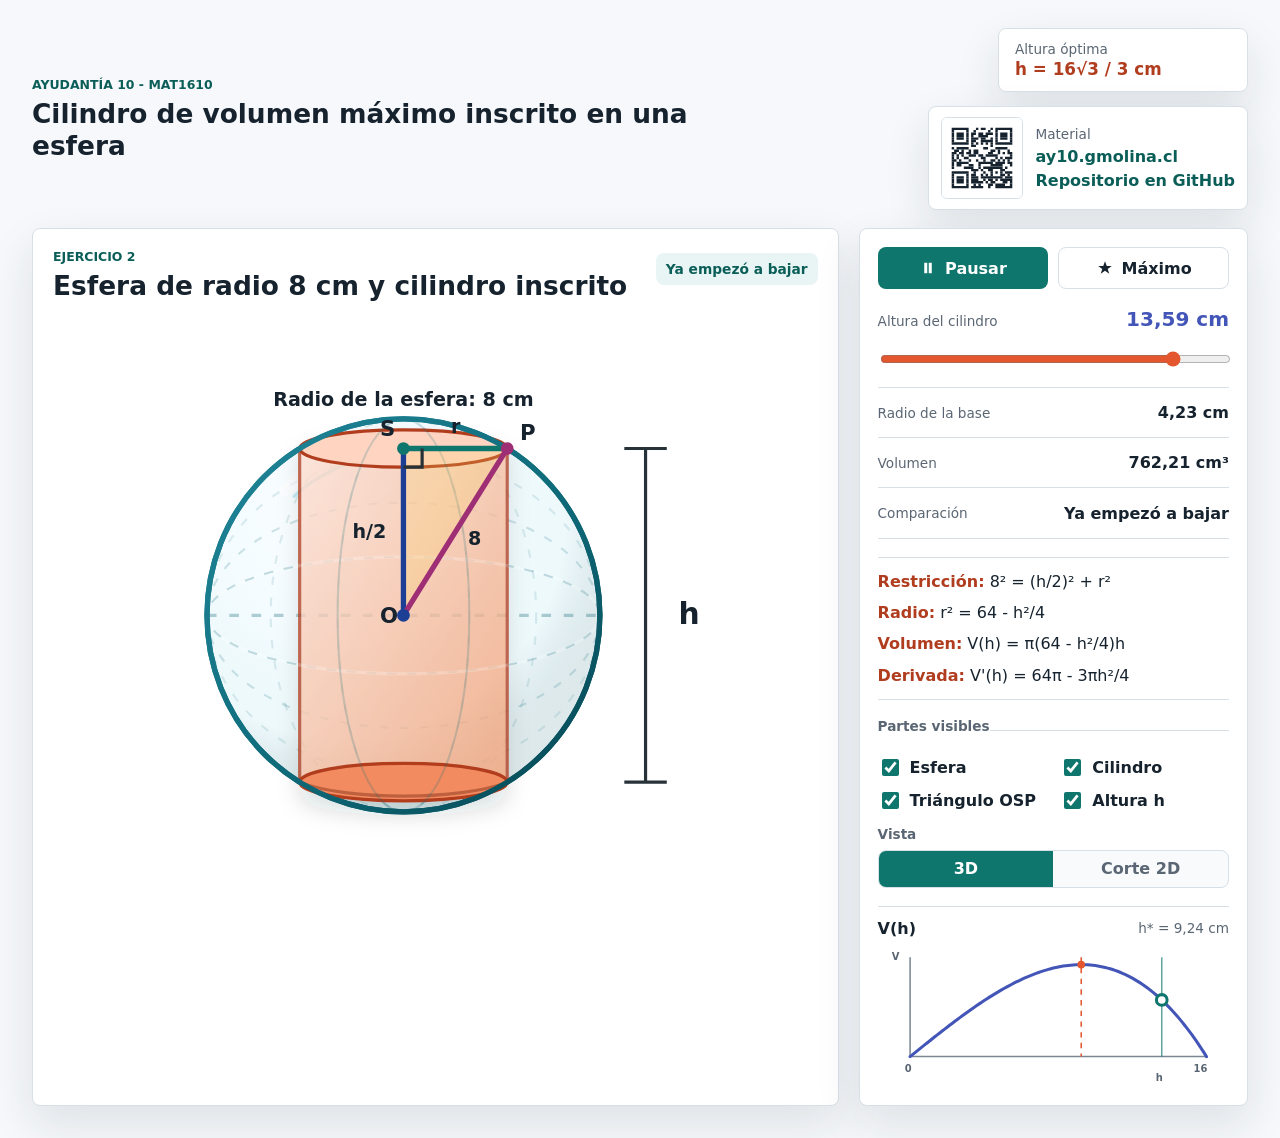
==== index.html @ 4f2749a5 "Add static exercise 2 visualization" ====
<!doctype html>
<html lang="es">
  <head>
    <meta charset="utf-8">
    <meta name="viewport" content="width=device-width, initial-scale=1">
    <title>Ejercicio 2 | Cilindro inscrito en esfera</title>
    <link rel="stylesheet" href="styles.css">
  </head>
  <body>
    <header class="topbar">
      <div>
        <p class="eyebrow">Ayudant&iacute;a 10 - MAT1610</p>
        <h1>Cilindro de volumen m&aacute;ximo inscrito en una esfera</h1>
      </div>
      <div class="topbar-actions">
        <div class="answer-pill">
          <span>Altura &oacute;ptima</span>
          <strong>h = 16&radic;3 / 3 cm</strong>
        </div>
      </div>
    </header>

    <main class="layout">
      <section class="surface stage" aria-labelledby="diagram-title">
        <div class="section-head">
          <div>
            <p class="eyebrow">Ejercicio 2</p>
            <h2 id="diagram-title">Esfera de radio 8 cm y cilindro inscrito</h2>
          </div>
          <p id="motion-state" class="state-label">Explorando alturas</p>
        </div>

        <svg id="diagram" viewBox="0 0 720 560" role="img" aria-label="Diagrama animado de un cilindro inscrito en una esfera de radio 8 centimetros">
          <defs>
            <radialGradient id="sphereFill" cx="35%" cy="25%" r="72%">
              <stop offset="0" stop-color="#ffffff" stop-opacity="0.92"></stop>
              <stop offset="0.42" stop-color="#e9f8ff" stop-opacity="0.46"></stop>
              <stop offset="0.78" stop-color="#bde8f2" stop-opacity="0.26"></stop>
              <stop offset="1" stop-color="#0f6070" stop-opacity="0.14"></stop>
            </radialGradient>
            <linearGradient id="sphereRim" x1="0" x2="1" y1="0" y2="1">
              <stop offset="0" stop-color="#21889b"></stop>
              <stop offset="0.52" stop-color="#0f6c7b"></stop>
              <stop offset="1" stop-color="#064653"></stop>
            </linearGradient>
            <clipPath id="sphereClip">
              <circle cx="330" cy="280" r="185"></circle>
            </clipPath>
            <linearGradient id="cylinderFill" x1="0" x2="1" y1="0" y2="1">
              <stop offset="0" stop-color="#ffe1d4"></stop>
              <stop offset="1" stop-color="#f5a377"></stop>
            </linearGradient>
            <filter id="softShadow" x="-20%" y="-20%" width="140%" height="140%">
              <feDropShadow dx="0" dy="12" stdDeviation="10" flood-color="#123" flood-opacity="0.14"></feDropShadow>
            </filter>
          </defs>

          <g class="part-sphere">
            <circle id="sphere" cx="330" cy="280" r="185" fill="url(#sphereFill)" stroke="url(#sphereRim)" stroke-width="5"></circle>
            <g class="sphere-3d-detail" clip-path="url(#sphereClip)">
              <ellipse cx="330" cy="280" rx="185" ry="55" fill="none" stroke="#0f6c7b" stroke-width="2" stroke-dasharray="9 10" opacity="0.3"></ellipse>
              <ellipse cx="330" cy="280" rx="185" ry="106" fill="none" stroke="#0f6c7b" stroke-width="2" stroke-dasharray="8 11" opacity="0.18"></ellipse>
              <ellipse cx="330" cy="280" rx="185" ry="150" fill="none" stroke="#0f6c7b" stroke-width="2" stroke-dasharray="8 12" opacity="0.12"></ellipse>
              <ellipse cx="330" cy="280" rx="62" ry="185" fill="none" stroke="#0f6c7b" stroke-width="2" stroke-dasharray="8 12" opacity="0.18"></ellipse>
              <ellipse cx="330" cy="280" rx="125" ry="185" fill="none" stroke="#0f6c7b" stroke-width="2" stroke-dasharray="8 12" opacity="0.12"></ellipse>
              <path d="M219 162 C260 116 353 98 423 126" fill="none" stroke="#ffffff" stroke-width="11" stroke-linecap="round" opacity="0.58"></path>
              <path d="M227 168 C268 128 351 111 414 137" fill="none" stroke="#87d7e5" stroke-width="3" stroke-linecap="round" opacity="0.48"></path>
            </g>
            <line id="equator" class="sphere-3d-detail" x1="145" y1="280" x2="515" y2="280" stroke="#176b7a" stroke-width="3" stroke-dasharray="9 12" opacity="0.32"></line>
            <text x="330" y="83" class="svg-title">Radio de la esfera: 8 cm</text>
          </g>

          <g class="part-cylinder" filter="url(#softShadow)">
            <rect id="cylinder-wall" x="235" y="180" width="190" height="200" rx="4" fill="url(#cylinderFill)" opacity="0.76" stroke="#b13d1f" stroke-width="3"></rect>
            <ellipse id="cylinder-top" cx="330" cy="180" rx="95" ry="24" fill="#ffd5c2" stroke="#b13d1f" stroke-width="3"></ellipse>
            <ellipse id="cylinder-bottom" cx="330" cy="380" rx="95" ry="24" fill="#f28c61" stroke="#b13d1f" stroke-width="3"></ellipse>
            <path id="cylinder-front" d="" fill="none" stroke="#7e2b16" stroke-width="3" opacity="0.45"></path>
          </g>

          <g class="part-sphere-front" pointer-events="none">
            <g class="sphere-3d-detail" clip-path="url(#sphereClip)">
              <path d="M145 280 A185 185 0 0 1 515 280" fill="none" stroke="#0f6c7b" stroke-width="3" opacity="0.36"></path>
              <path d="M165 196 A185 185 0 0 1 495 196" fill="none" stroke="#ffffff" stroke-width="4" stroke-linecap="round" opacity="0.38"></path>
              <ellipse cx="330" cy="280" rx="185" ry="55" fill="none" stroke="#ffffff" stroke-width="3" opacity="0.22"></ellipse>
              <ellipse cx="330" cy="280" rx="62" ry="185" fill="none" stroke="#0f6c7b" stroke-width="2" opacity="0.2"></ellipse>
            </g>
            <circle cx="330" cy="280" r="185" fill="none" stroke="url(#sphereRim)" stroke-width="5"></circle>
          </g>

          <g class="part-triangle">
            <polygon id="right-triangle-fill" points="" fill="#f8d25c" opacity="0.22"></polygon>
            <line id="line-os" x1="330" y1="280" x2="330" y2="180" stroke="#1c3f95" stroke-width="5" stroke-linecap="round"></line>
            <line id="line-sp" x1="330" y1="180" x2="425" y2="180" stroke="#0f766e" stroke-width="5" stroke-linecap="round"></line>
            <line id="line-op" x1="330" y1="280" x2="425" y2="180" stroke="#9f2f74" stroke-width="5" stroke-linecap="round"></line>
            <path id="right-angle" d="" fill="none" stroke="#263238" stroke-width="3"></path>
            <circle id="point-o" cx="330" cy="280" r="6" fill="#1c3f95"></circle>
            <circle id="point-s" cx="330" cy="180" r="6" fill="#0f766e"></circle>
            <circle id="point-p" cx="425" cy="180" r="6" fill="#9f2f74"></circle>
            <text id="label-o" class="point-label" x="309" y="286">O</text>
            <text id="label-s" class="point-label" x="309" y="170">S</text>
            <text id="label-p" class="point-label" x="437" y="174">P</text>
            <text id="label-h2" class="measure-label" x="286" y="232">h/2</text>
            <text id="label-r" class="measure-label" x="370" y="165">r</text>
            <text id="label-radius" class="measure-label radius-label" x="378" y="245">8</text>
          </g>

          <g class="part-height">
            <line id="height-guide" x1="558" y1="180" x2="558" y2="380" stroke="#263238" stroke-width="3"></line>
            <line id="height-top-tick" x1="538" y1="180" x2="578" y2="180" stroke="#263238" stroke-width="3"></line>
            <line id="height-bottom-tick" x1="538" y1="380" x2="578" y2="380" stroke="#263238" stroke-width="3"></line>
            <text id="label-height" x="590" y="286" class="height-label">h</text>
          </g>
        </svg>
      </section>

      <aside class="surface controls" aria-label="Controles de la animacion">
        <div class="control-row">
          <button id="play-toggle" class="primary-button" type="button" aria-pressed="true">
            <svg class="icon play-icon" viewBox="0 0 24 24" aria-hidden="true">
              <path d="M8 5v14l11-7z"></path>
            </svg>
            <svg class="icon pause-icon" viewBox="0 0 24 24" aria-hidden="true">
              <path d="M7 5h4v14H7zM13 5h4v14h-4z"></path>
            </svg>
            <span id="play-label">Pausar</span>
          </button>
          <button id="max-button" class="ghost-button" type="button">
            <svg class="icon" viewBox="0 0 24 24" aria-hidden="true">
              <path d="M12 3l2.3 6.3H21l-5.4 3.9 2.1 6.5L12 15.6 6.3 19.7l2.1-6.5L3 9.3h6.7z"></path>
            </svg>
            M&aacute;ximo
          </button>
        </div>

        <label class="slider-block" for="height-slider">
          <span>Altura del cilindro</span>
          <strong id="height-value">9.24 cm</strong>
        </label>
        <input id="height-slider" type="range" min="0.2" max="15.95" step="0.01" value="9.24" aria-label="Altura del cilindro">

        <div class="metric-list" aria-live="polite">
          <div>
            <span>Radio de la base</span>
            <strong id="radius-value">6.53 cm</strong>
          </div>
          <div>
            <span>Volumen</span>
            <strong id="volume-value">1238.23 cm&sup3;</strong>
          </div>
          <div>
            <span>Comparaci&oacute;n</span>
            <strong id="comparison-value">Volumen m&aacute;ximo</strong>
          </div>
        </div>

        <div class="formula-panel">
          <p><strong>Restricci&oacute;n:</strong> 8&sup2; = (h/2)&sup2; + r&sup2;</p>
          <p><strong>Radio:</strong> r&sup2; = 64 - h&sup2;/4</p>
          <p><strong>Volumen:</strong> V(h) = &pi;(64 - h&sup2;/4)h</p>
          <p><strong>Derivada:</strong> V'(h) = 64&pi; - 3&pi;h&sup2;/4</p>
        </div>

        <fieldset class="part-toggles">
          <legend>Partes visibles</legend>
          <label><input type="checkbox" data-part="sphere" checked> Esfera</label>
          <label><input type="checkbox" data-part="cylinder" checked> Cilindro</label>
          <label><input type="checkbox" data-part="triangle" checked> Tri&aacute;ngulo OSP</label>
          <label><input type="checkbox" data-part="height" checked> Altura h</label>
          <div class="view-mode" aria-label="Modo de visualizacion">
            <span>Vista</span>
            <div class="segmented-control">
              <button id="view-3d" class="segment-button active" type="button" aria-pressed="true">3D</button>
              <button id="view-2d" class="segment-button" type="button" aria-pressed="false">Corte 2D</button>
            </div>
          </div>
        </fieldset>

        <div class="chart-wrap" aria-labelledby="chart-title">
          <div class="section-head compact">
            <h2 id="chart-title">V(h)</h2>
            <span id="max-value">h* = 9.24 cm</span>
          </div>
          <svg id="volume-chart" viewBox="0 0 460 190" role="img" aria-label="Grafico del volumen del cilindro segun su altura">
            <line x1="42" y1="150" x2="430" y2="150" class="axis"></line>
            <line x1="42" y1="20" x2="42" y2="150" class="axis"></line>
            <path id="volume-path" d="" class="volume-path"></path>
            <line id="opt-line" x1="0" y1="20" x2="0" y2="150" class="opt-line"></line>
            <line id="current-line" x1="0" y1="20" x2="0" y2="150" class="current-line"></line>
            <circle id="opt-dot" cx="0" cy="0" r="5" class="opt-dot"></circle>
            <circle id="current-dot" cx="0" cy="0" r="7" class="current-dot"></circle>
            <text x="35" y="170" class="chart-label">0</text>
            <text x="413" y="170" class="chart-label">16</text>
            <text x="18" y="24" class="chart-label">V</text>
            <text id="chart-h-label" x="0" y="182" class="chart-label">h</text>
          </svg>
        </div>

        <div class="resource-panel" aria-label="Recursos">
          <a class="qr-link" href="https://ay10.gmolina.cl" target="_blank" rel="noopener" aria-label="Abrir ay10.gmolina.cl">
            <svg class="qr-code" viewBox="0 0 264 264" role="img" aria-label="QR a ay10.gmolina.cl">
              <rect width="264" height="264" fill="#fff"></rect>
              <g fill="#16232e">
                <path d="M32 32h56v8h-56zM112 32h8v8h-8zM128 32h16v8h-16zM160 32h8v8h-8zM176 32h56v8h-56z"></path>
                <path d="M32 40h8v8h-8zM80 40h8v8h-8zM104 40h8v8h-8zM152 40h8v8h-8zM176 40h8v8h-8zM224 40h8v8h-8z"></path>
                <path d="M32 48h8v8h-8zM48 48h24v8h-24zM80 48h8v8h-8zM96 48h16v8h-16zM120 48h16v8h-16zM144 48h24v8h-24zM176 48h8v8h-8zM192 48h24v8h-24zM224 48h8v8h-8z"></path>
                <path d="M32 56h8v8h-8zM48 56h24v8h-24zM80 56h8v8h-8zM96 56h8v8h-8zM120 56h32v8h-32zM176 56h8v8h-8zM192 56h24v8h-24zM224 56h8v8h-8z"></path>
                <path d="M32 64h8v8h-8zM48 64h24v8h-24zM80 64h8v8h-8zM96 64h24v8h-24zM128 64h16v8h-16zM160 64h8v8h-8zM176 64h8v8h-8zM192 64h24v8h-24zM224 64h8v8h-8z"></path>
                <path d="M32 72h8v8h-8zM80 72h8v8h-8zM96 72h16v8h-16zM128 72h40v8h-40zM176 72h8v8h-8zM224 72h8v8h-8z"></path>
                <path d="M32 80h56v8h-56zM96 80h8v8h-8zM112 80h8v8h-8zM128 80h8v8h-8zM144 80h8v8h-8zM160 80h8v8h-8zM176 80h56v8h-56z"></path>
                <path d="M96 88h16v8h-16zM160 88h8v8h-8z"></path>
                <path d="M32 96h8v8h-8zM48 96h40v8h-40zM136 96h16v8h-16zM176 96h40v8h-40z"></path>
                <path d="M40 104h16v8h-16zM64 104h8v8h-8zM88 104h8v8h-8zM104 104h16v8h-16zM160 104h16v8h-16zM184 104h8v8h-8zM216 104h8v8h-8z"></path>
                <path d="M32 112h16v8h-16zM56 112h16v8h-16zM80 112h16v8h-16zM104 112h16v8h-16zM152 112h16v8h-16zM184 112h8v8h-8zM200 112h8v8h-8zM216 112h16v8h-16z"></path>
                <path d="M32 120h8v8h-8zM48 120h8v8h-8zM64 120h8v8h-8zM88 120h24v8h-24zM120 120h16v8h-16zM144 120h40v8h-40zM224 120h8v8h-8z"></path>
                <path d="M32 128h8v8h-8zM48 128h8v8h-8zM72 128h16v8h-16zM128 128h16v8h-16zM176 128h8v8h-8zM192 128h8v8h-8zM208 128h24v8h-24z"></path>
                <path d="M32 136h16v8h-16zM56 136h8v8h-8zM88 136h8v8h-8zM112 136h8v8h-8zM136 136h8v8h-8zM160 136h16v8h-16zM184 136h8v8h-8zM200 136h8v8h-8zM216 136h8v8h-8z"></path>
                <path d="M32 144h8v8h-8zM48 144h40v8h-40zM120 144h48v8h-48zM176 144h32v8h-32zM216 144h16v8h-16z"></path>
                <path d="M32 152h8v8h-8zM48 152h16v8h-16zM88 152h16v8h-16zM120 152h8v8h-8zM160 152h40v8h-40zM224 152h8v8h-8z"></path>
                <path d="M32 160h8v8h-8zM72 160h32v8h-32zM120 160h8v8h-8zM136 160h64v8h-64zM208 160h8v8h-8z"></path>
                <path d="M96 168h24v8h-24zM128 168h8v8h-8zM152 168h16v8h-16zM192 168h16v8h-16z"></path>
                <path d="M32 176h56v8h-56zM104 176h8v8h-8zM136 176h8v8h-8zM160 176h8v8h-8zM176 176h8v8h-8zM192 176h8v8h-8zM208 176h24v8h-24z"></path>
                <path d="M32 184h8v8h-8zM80 184h8v8h-8zM96 184h16v8h-16zM128 184h8v8h-8zM144 184h8v8h-8zM160 184h8v8h-8zM192 184h16v8h-16zM216 184h8v8h-8z"></path>
                <path d="M32 192h8v8h-8zM48 192h24v8h-24zM80 192h8v8h-8zM96 192h24v8h-24zM128 192h72v8h-72zM208 192h24v8h-24z"></path>
                <path d="M32 200h8v8h-8zM48 200h24v8h-24zM80 200h8v8h-8zM96 200h24v8h-24zM136 200h8v8h-8zM152 200h16v8h-16zM176 200h8v8h-8zM192 200h40v8h-40z"></path>
                <path d="M32 208h8v8h-8zM48 208h24v8h-24zM80 208h8v8h-8zM96 208h40v8h-40zM144 208h8v8h-8zM160 208h16v8h-16zM200 208h16v8h-16zM224 208h8v8h-8z"></path>
                <path d="M32 216h8v8h-8zM80 216h8v8h-8zM104 216h8v8h-8zM120 216h8v8h-8zM152 216h16v8h-16zM176 216h32v8h-32zM224 216h8v8h-8z"></path>
                <path d="M32 224h56v8h-56zM96 224h40v8h-40zM152 224h8v8h-8zM176 224h56v8h-56z"></path>
              </g>
            </svg>
          </a>
          <div class="resource-links">
            <span>Material</span>
            <a href="https://ay10.gmolina.cl" target="_blank" rel="noopener">ay10.gmolina.cl</a>
            <a href="https://github.com/gonzalomolinah/ayudantia-10" target="_blank" rel="noopener">Repositorio en GitHub</a>
          </div>
        </div>
      </aside>
    </main>

    <script src="script.js"></script>
  </body>
</html>
---- styles.css ----
:root {
  --bg: #f6f8fb;
  --ink: #16232e;
  --muted: #5a6673;
  --line: #d7e0e7;
  --panel: #ffffff;
  --teal: #0f766e;
  --teal-dark: #0b5e58;
  --orange: #e4572e;
  --orange-dark: #b13d1f;
  --indigo: #4356b8;
  --magenta: #9f2f74;
  --yellow: #f8d25c;
  --shadow: 0 18px 45px rgba(25, 42, 58, 0.11);
}

* {
  box-sizing: border-box;
}

html {
  min-height: 100%;
}

body {
  min-height: 100%;
  margin: 0;
  background: var(--bg);
  color: var(--ink);
  font-family: Inter, ui-sans-serif, system-ui, -apple-system, BlinkMacSystemFont, "Segoe UI", sans-serif;
  letter-spacing: 0;
}

button,
input {
  font: inherit;
}

.topbar {
  display: flex;
  align-items: center;
  justify-content: space-between;
  gap: 24px;
  padding: 28px 32px 18px;
}

.topbar-actions {
  display: flex;
  align-items: center;
  justify-content: flex-end;
  gap: 14px;
  flex-wrap: wrap;
}

.topbar h1,
.section-head h2 {
  margin: 0;
  font-size: 1.65rem;
  line-height: 1.2;
  letter-spacing: 0;
}

.eyebrow {
  margin: 0 0 6px;
  color: var(--teal-dark);
  font-size: 0.78rem;
  font-weight: 800;
  letter-spacing: 0;
  text-transform: uppercase;
}

.answer-pill {
  display: grid;
  gap: 2px;
  min-width: 250px;
  padding: 12px 16px;
  border: 1px solid var(--line);
  border-radius: 8px;
  background: #fff;
  box-shadow: var(--shadow);
}

.answer-pill span,
.metric-list span,
.slider-block span,
.chart-wrap span,
.resource-links span {
  color: var(--muted);
  font-size: 0.85rem;
}

.answer-pill strong {
  color: var(--orange-dark);
  font-size: 1.05rem;
}

.layout {
  display: grid;
  grid-template-columns: minmax(0, 1.45fr) minmax(330px, 0.7fr);
  gap: 20px;
  padding: 0 32px 32px;
}

.surface {
  border: 1px solid var(--line);
  border-radius: 8px;
  background: var(--panel);
  box-shadow: var(--shadow);
}

.stage {
  min-width: 0;
  padding: 20px;
}

.section-head {
  display: flex;
  align-items: flex-start;
  justify-content: space-between;
  gap: 18px;
  margin-bottom: 16px;
}

.section-head.compact {
  align-items: center;
  margin-bottom: 4px;
}

.section-head.compact h2 {
  font-size: 1rem;
}

.state-label {
  margin: 4px 0 0;
  padding: 8px 10px;
  border-radius: 8px;
  background: #e8f5f4;
  color: var(--teal-dark);
  font-size: 0.86rem;
  font-weight: 800;
  white-space: nowrap;
}

#diagram {
  display: block;
  width: 100%;
  max-height: 720px;
  min-height: 430px;
}

.svg-title,
.point-label,
.measure-label,
.height-label,
.chart-label {
  fill: var(--ink);
  font-family: Inter, ui-sans-serif, system-ui, sans-serif;
  font-weight: 800;
  letter-spacing: 0;
}

.svg-title {
  font-size: 18px;
  text-anchor: middle;
}

.point-label {
  font-size: 20px;
}

.measure-label {
  font-size: 18px;
}

.height-label {
  font-size: 28px;
}

.part-sphere,
.part-sphere-front,
.part-cylinder,
.part-triangle,
.part-height {
  transition: opacity 160ms ease;
}

body.hide-sphere .part-sphere,
body.hide-sphere .part-sphere-front,
body.hide-cylinder .part-cylinder,
body.hide-triangle .part-triangle,
body.hide-height .part-height {
  opacity: 0.12;
}

.controls {
  display: flex;
  flex-direction: column;
  gap: 18px;
  padding: 18px;
}

.control-row {
  display: grid;
  grid-template-columns: 1fr 1fr;
  gap: 10px;
}

button {
  display: inline-flex;
  align-items: center;
  justify-content: center;
  gap: 8px;
  min-height: 42px;
  border: 1px solid transparent;
  border-radius: 8px;
  cursor: pointer;
  font-weight: 800;
  letter-spacing: 0;
}

button:focus-visible,
input:focus-visible {
  outline: 3px solid rgba(67, 86, 184, 0.28);
  outline-offset: 2px;
}

.primary-button {
  background: var(--teal);
  color: #fff;
}

.primary-button:hover {
  background: var(--teal-dark);
}

.ghost-button {
  border-color: var(--line);
  background: #fff;
  color: var(--ink);
}

.ghost-button:hover {
  border-color: #aab8c4;
  background: #f8fafc;
}

.icon {
  width: 18px;
  height: 18px;
  fill: currentColor;
  flex: 0 0 auto;
}

.play-icon {
  display: none;
}

.primary-button[aria-pressed="false"] .play-icon {
  display: block;
}

.primary-button[aria-pressed="false"] .pause-icon {
  display: none;
}

.slider-block {
  display: flex;
  align-items: baseline;
  justify-content: space-between;
  gap: 14px;
}

.slider-block strong {
  color: var(--indigo);
  font-size: 1.25rem;
  white-space: nowrap;
}

input[type="range"] {
  width: 100%;
  accent-color: var(--orange);
  cursor: pointer;
}

.metric-list {
  display: grid;
  gap: 0;
  border-top: 1px solid var(--line);
  border-bottom: 1px solid var(--line);
}

.metric-list div {
  display: flex;
  align-items: center;
  justify-content: space-between;
  gap: 16px;
  min-height: 50px;
  border-bottom: 1px solid var(--line);
}

.metric-list div:last-child {
  border-bottom: 0;
}

.metric-list strong {
  text-align: right;
}

.formula-panel {
  display: grid;
  gap: 8px;
  padding: 12px 0;
  border-top: 1px solid var(--line);
  border-bottom: 1px solid var(--line);
}

.formula-panel p {
  margin: 0;
  line-height: 1.45;
}

.formula-panel strong {
  color: var(--orange-dark);
}

.part-toggles {
  display: grid;
  grid-template-columns: 1fr 1fr;
  gap: 10px 14px;
  margin: 0;
  padding: 12px 0 0;
  border: 0;
  border-top: 1px solid var(--line);
}

.part-toggles legend {
  padding: 0 0 10px;
  color: var(--muted);
  font-size: 0.85rem;
  font-weight: 800;
}

.part-toggles label {
  display: flex;
  align-items: center;
  gap: 8px;
  color: var(--ink);
  font-weight: 700;
}

.part-toggles input {
  width: 17px;
  height: 17px;
  accent-color: var(--teal);
}

.view-mode {
  display: grid;
  grid-column: 1 / -1;
  gap: 8px;
  padding-top: 4px;
}

.view-mode span {
  color: var(--muted);
  font-size: 0.85rem;
  font-weight: 800;
}

.segmented-control {
  display: grid;
  grid-template-columns: 1fr 1fr;
  overflow: hidden;
  border: 1px solid var(--line);
  border-radius: 8px;
  background: #f8fafc;
}

.segment-button {
  min-height: 36px;
  border: 0;
  border-radius: 0;
  background: transparent;
  color: var(--muted);
}

.segment-button.active {
  background: var(--teal);
  color: #fff;
}

body.sphere-2d #sphere {
  fill: #f7fdff;
  stroke: #176b7a;
  stroke-width: 5;
}

body.sphere-2d .sphere-3d-detail,
body.sphere-2d .part-sphere-front {
  opacity: 0;
}

body.cylinder-2d #cylinder-wall {
  fill: rgba(228, 87, 46, 0.2);
  stroke-width: 5;
  opacity: 0.86;
}

body.cylinder-2d #cylinder-top,
body.cylinder-2d #cylinder-bottom,
body.cylinder-2d #cylinder-front {
  opacity: 0;
}

.chart-wrap {
  padding-top: 12px;
  border-top: 1px solid var(--line);
}

.resource-panel {
  display: grid;
  grid-template-columns: 82px minmax(170px, 1fr);
  gap: 12px;
  align-items: center;
  padding: 10px 12px;
  border: 1px solid var(--line);
  border-radius: 8px;
  background: #fff;
  box-shadow: var(--shadow);
}

.qr-link {
  display: block;
  width: 82px;
  height: 82px;
}

.qr-code {
  display: block;
  width: 82px;
  height: 82px;
  border: 1px solid var(--line);
  border-radius: 6px;
  background: #fff;
}

.resource-links {
  display: grid;
  gap: 5px;
  min-width: 0;
}

.resource-links a {
  color: var(--teal-dark);
  font-weight: 800;
  overflow-wrap: anywhere;
  text-decoration: none;
}

.resource-links a:hover {
  text-decoration: underline;
}

#volume-chart {
  display: block;
  width: 100%;
  height: auto;
}

.axis {
  stroke: #7b8792;
  stroke-width: 2;
}

.volume-path {
  fill: none;
  stroke: var(--indigo);
  stroke-width: 4;
  stroke-linecap: round;
}

.opt-line {
  stroke: var(--orange);
  stroke-width: 2;
  stroke-dasharray: 7 7;
}

.current-line {
  stroke: var(--teal);
  stroke-width: 2;
  opacity: 0.65;
}

.opt-dot {
  fill: var(--orange);
}

.current-dot {
  fill: #fff;
  stroke: var(--teal);
  stroke-width: 4;
}

.chart-label {
  fill: var(--muted);
  font-size: 13px;
}

@media (max-width: 980px) {
  .topbar {
    align-items: stretch;
    flex-direction: column;
    padding: 22px 18px 14px;
  }

  .topbar-actions {
    justify-content: flex-start;
  }

  .answer-pill {
    min-width: 0;
  }

  .layout {
    grid-template-columns: 1fr;
    padding: 0 18px 24px;
  }

  #diagram {
    min-height: 360px;
  }
}

@media (max-width: 560px) {
  .stage,
  .controls {
    padding: 14px;
  }

  .section-head,
  .slider-block {
    align-items: flex-start;
    flex-direction: column;
  }

  .state-label {
    white-space: normal;
  }

  .control-row,
  .part-toggles {
    grid-template-columns: 1fr;
  }

  .metric-list div {
    align-items: flex-start;
    flex-direction: column;
    justify-content: center;
    gap: 2px;
    padding: 10px 0;
  }

  .metric-list strong {
    text-align: left;
  }

  .resource-panel {
    grid-template-columns: 76px 1fr;
    width: 100%;
  }

  .qr-link,
  .qr-code {
    width: 76px;
    height: 76px;
  }
}

@media (prefers-reduced-motion: reduce) {
  *,
  *::before,
  *::after {
    scroll-behavior: auto !important;
    transition-duration: 0.01ms !important;
    animation-duration: 0.01ms !important;
    animation-iteration-count: 1 !important;
  }
}
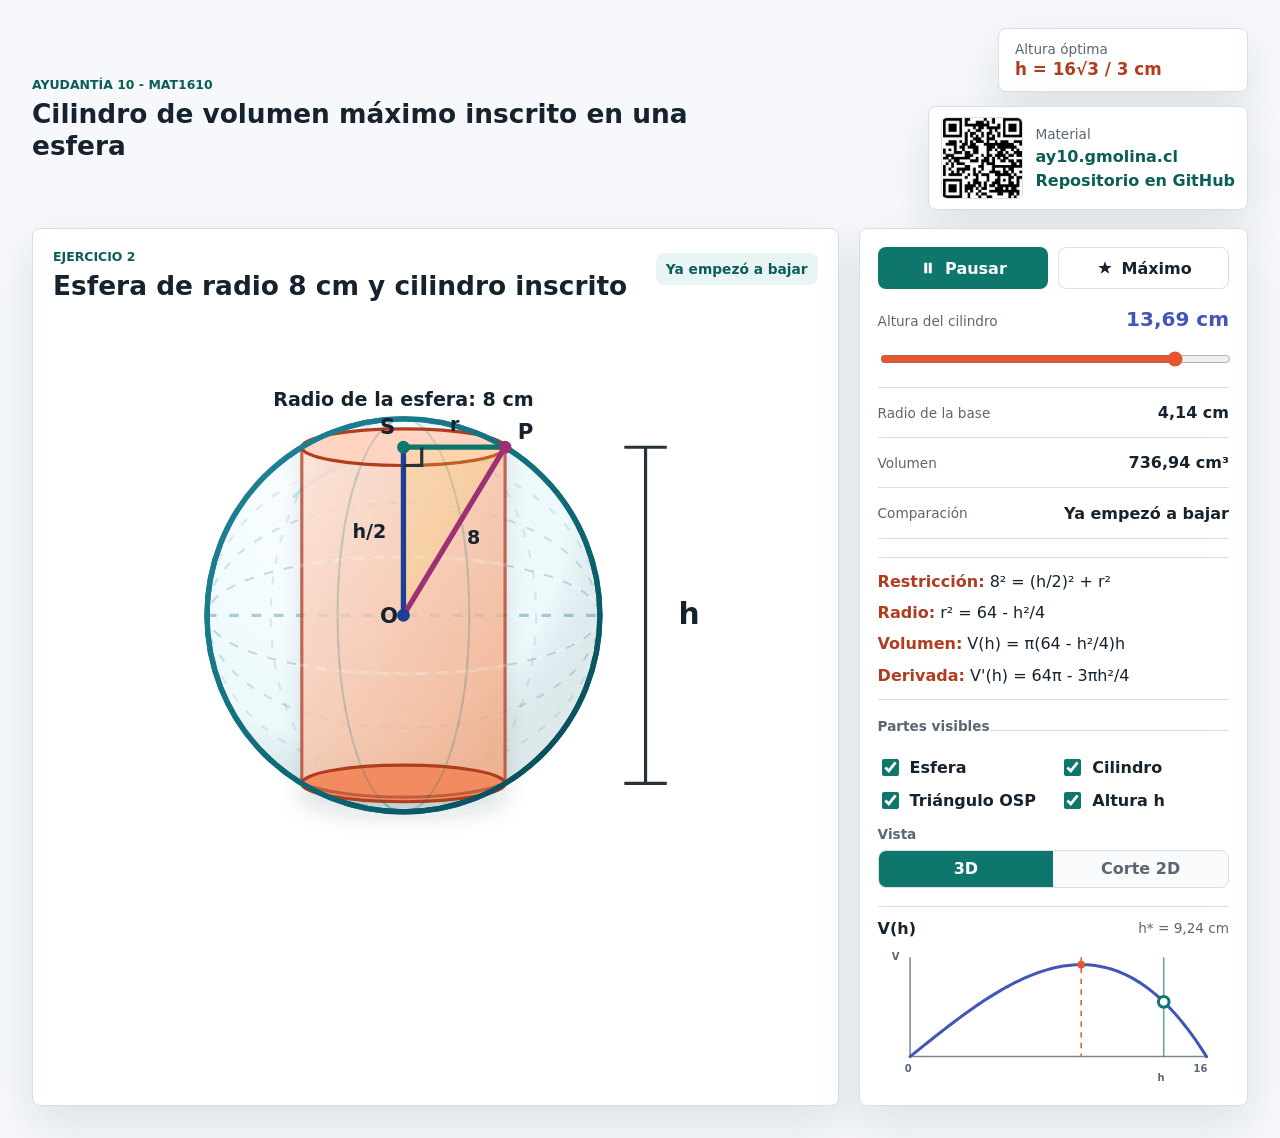
==== commit d5d61562: "QR" ====
--- a/index.html
+++ b/index.html
@@ -197,36 +197,7 @@
 
         <div class="resource-panel" aria-label="Recursos">
           <a class="qr-link" href="https://ay10.gmolina.cl" target="_blank" rel="noopener" aria-label="Abrir ay10.gmolina.cl">
-            <svg class="qr-code" viewBox="0 0 264 264" role="img" aria-label="QR a ay10.gmolina.cl">
-              <rect width="264" height="264" fill="#fff"></rect>
-              <g fill="#16232e">
-                <path d="M32 32h56v8h-56zM112 32h8v8h-8zM128 32h16v8h-16zM160 32h8v8h-8zM176 32h56v8h-56z"></path>
-                <path d="M32 40h8v8h-8zM80 40h8v8h-8zM104 40h8v8h-8zM152 40h8v8h-8zM176 40h8v8h-8zM224 40h8v8h-8z"></path>
-                <path d="M32 48h8v8h-8zM48 48h24v8h-24zM80 48h8v8h-8zM96 48h16v8h-16zM120 48h16v8h-16zM144 48h24v8h-24zM176 48h8v8h-8zM192 48h24v8h-24zM224 48h8v8h-8z"></path>
-                <path d="M32 56h8v8h-8zM48 56h24v8h-24zM80 56h8v8h-8zM96 56h8v8h-8zM120 56h32v8h-32zM176 56h8v8h-8zM192 56h24v8h-24zM224 56h8v8h-8z"></path>
-                <path d="M32 64h8v8h-8zM48 64h24v8h-24zM80 64h8v8h-8zM96 64h24v8h-24zM128 64h16v8h-16zM160 64h8v8h-8zM176 64h8v8h-8zM192 64h24v8h-24zM224 64h8v8h-8z"></path>
-                <path d="M32 72h8v8h-8zM80 72h8v8h-8zM96 72h16v8h-16zM128 72h40v8h-40zM176 72h8v8h-8zM224 72h8v8h-8z"></path>
-                <path d="M32 80h56v8h-56zM96 80h8v8h-8zM112 80h8v8h-8zM128 80h8v8h-8zM144 80h8v8h-8zM160 80h8v8h-8zM176 80h56v8h-56z"></path>
-                <path d="M96 88h16v8h-16zM160 88h8v8h-8z"></path>
-                <path d="M32 96h8v8h-8zM48 96h40v8h-40zM136 96h16v8h-16zM176 96h40v8h-40z"></path>
-                <path d="M40 104h16v8h-16zM64 104h8v8h-8zM88 104h8v8h-8zM104 104h16v8h-16zM160 104h16v8h-16zM184 104h8v8h-8zM216 104h8v8h-8z"></path>
-                <path d="M32 112h16v8h-16zM56 112h16v8h-16zM80 112h16v8h-16zM104 112h16v8h-16zM152 112h16v8h-16zM184 112h8v8h-8zM200 112h8v8h-8zM216 112h16v8h-16z"></path>
-                <path d="M32 120h8v8h-8zM48 120h8v8h-8zM64 120h8v8h-8zM88 120h24v8h-24zM120 120h16v8h-16zM144 120h40v8h-40zM224 120h8v8h-8z"></path>
-                <path d="M32 128h8v8h-8zM48 128h8v8h-8zM72 128h16v8h-16zM128 128h16v8h-16zM176 128h8v8h-8zM192 128h8v8h-8zM208 128h24v8h-24z"></path>
-                <path d="M32 136h16v8h-16zM56 136h8v8h-8zM88 136h8v8h-8zM112 136h8v8h-8zM136 136h8v8h-8zM160 136h16v8h-16zM184 136h8v8h-8zM200 136h8v8h-8zM216 136h8v8h-8z"></path>
-                <path d="M32 144h8v8h-8zM48 144h40v8h-40zM120 144h48v8h-48zM176 144h32v8h-32zM216 144h16v8h-16z"></path>
-                <path d="M32 152h8v8h-8zM48 152h16v8h-16zM88 152h16v8h-16zM120 152h8v8h-8zM160 152h40v8h-40zM224 152h8v8h-8z"></path>
-                <path d="M32 160h8v8h-8zM72 160h32v8h-32zM120 160h8v8h-8zM136 160h64v8h-64zM208 160h8v8h-8z"></path>
-                <path d="M96 168h24v8h-24zM128 168h8v8h-8zM152 168h16v8h-16zM192 168h16v8h-16z"></path>
-                <path d="M32 176h56v8h-56zM104 176h8v8h-8zM136 176h8v8h-8zM160 176h8v8h-8zM176 176h8v8h-8zM192 176h8v8h-8zM208 176h24v8h-24z"></path>
-                <path d="M32 184h8v8h-8zM80 184h8v8h-8zM96 184h16v8h-16zM128 184h8v8h-8zM144 184h8v8h-8zM160 184h8v8h-8zM192 184h16v8h-16zM216 184h8v8h-8z"></path>
-                <path d="M32 192h8v8h-8zM48 192h24v8h-24zM80 192h8v8h-8zM96 192h24v8h-24zM128 192h72v8h-72zM208 192h24v8h-24z"></path>
-                <path d="M32 200h8v8h-8zM48 200h24v8h-24zM80 200h8v8h-8zM96 200h24v8h-24zM136 200h8v8h-8zM152 200h16v8h-16zM176 200h8v8h-8zM192 200h40v8h-40z"></path>
-                <path d="M32 208h8v8h-8zM48 208h24v8h-24zM80 208h8v8h-8zM96 208h40v8h-40zM144 208h8v8h-8zM160 208h16v8h-16zM200 208h16v8h-16zM224 208h8v8h-8z"></path>
-                <path d="M32 216h8v8h-8zM80 216h8v8h-8zM104 216h8v8h-8zM120 216h8v8h-8zM152 216h16v8h-16zM176 216h32v8h-32zM224 216h8v8h-8z"></path>
-                <path d="M32 224h56v8h-56zM96 224h40v8h-40zM152 224h8v8h-8zM176 224h56v8h-56z"></path>
-              </g>
-            </svg>
+            <img class="qr-code" src="qr.png" alt="QR a ay10.gmolina.cl">
           </a>
           <div class="resource-links">
             <span>Material</span>
--- a/styles.css
+++ b/styles.css
@@ -442,6 +442,7 @@
   border: 1px solid var(--line);
   border-radius: 6px;
   background: #fff;
+  object-fit: contain;
 }
 
 .resource-links {
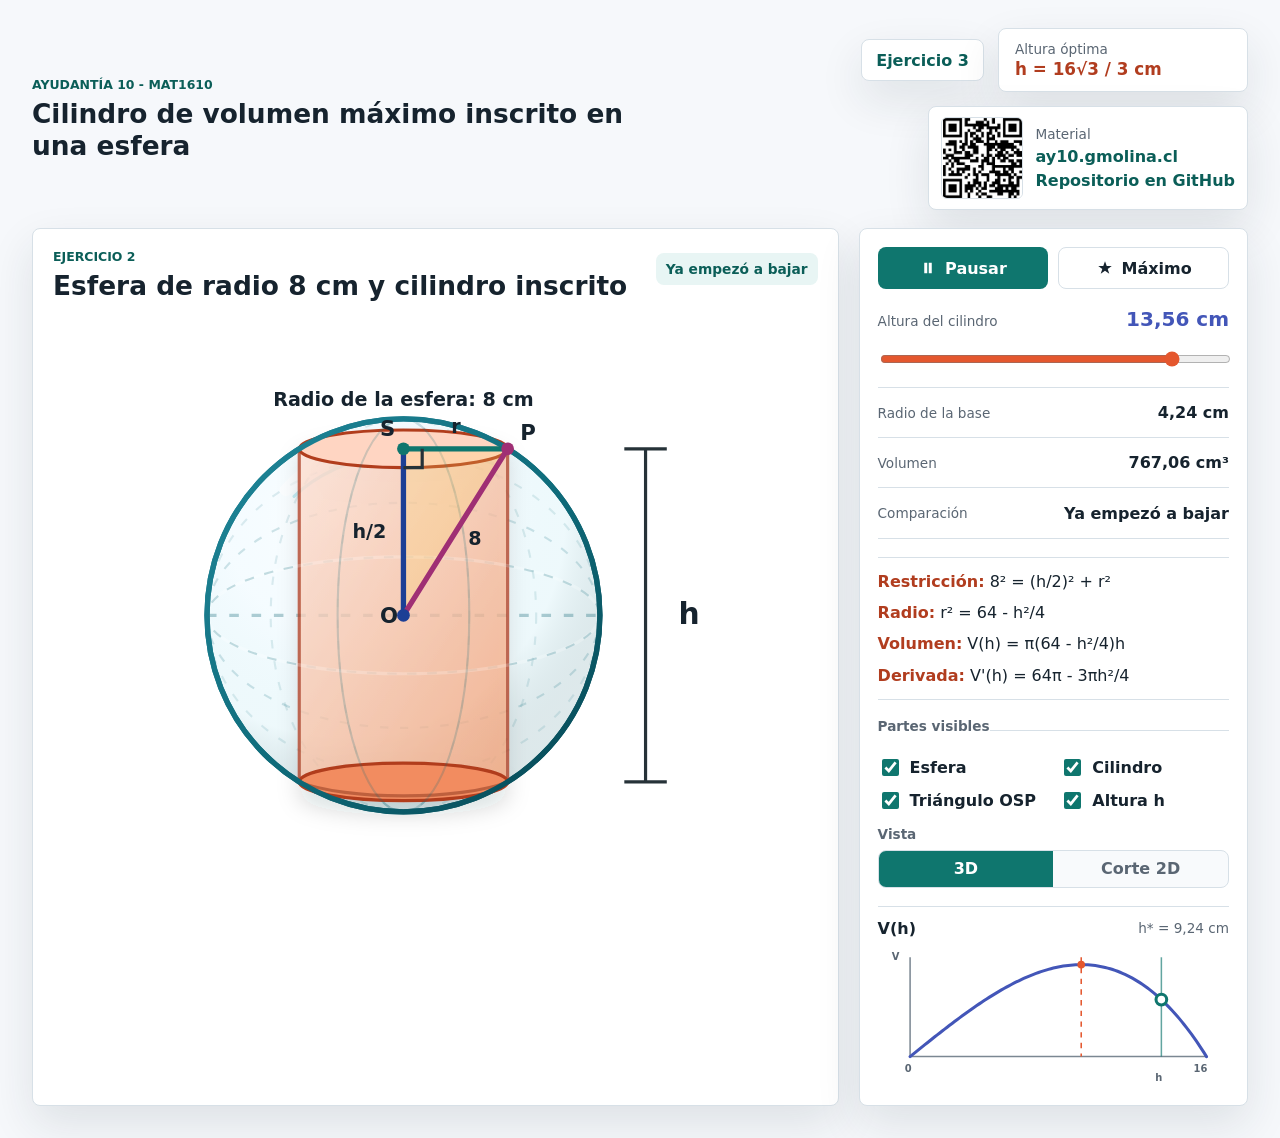
==== commit bfb3bd32: "Ejercicio 3" ====
--- a/index.html
+++ b/index.html
@@ -13,6 +13,7 @@
         <h1>Cilindro de volumen m&aacute;ximo inscrito en una esfera</h1>
       </div>
       <div class="topbar-actions">
+        <a class="nav-link" href="ejercicio3.html">Ejercicio 3</a>
         <div class="answer-pill">
           <span>Altura &oacute;ptima</span>
           <strong>h = 16&radic;3 / 3 cm</strong>
--- a/styles.css
+++ b/styles.css
@@ -52,6 +52,26 @@
   flex-wrap: wrap;
 }
 
+.nav-link {
+  display: inline-flex;
+  align-items: center;
+  justify-content: center;
+  min-height: 42px;
+  padding: 0 14px;
+  border: 1px solid var(--line);
+  border-radius: 8px;
+  background: #fff;
+  color: var(--teal-dark);
+  font-weight: 800;
+  text-decoration: none;
+  box-shadow: var(--shadow);
+}
+
+.nav-link:hover {
+  border-color: #aab8c4;
+  background: #f8fafc;
+}
+
 .topbar h1,
 .section-head h2 {
   margin: 0;
@@ -148,6 +168,13 @@
   min-height: 430px;
 }
 
+.math-diagram {
+  display: block;
+  width: 100%;
+  max-height: 720px;
+  min-height: 430px;
+}
+
 .svg-title,
 .point-label,
 .measure-label,
@@ -180,7 +207,13 @@
 .part-sphere-front,
 .part-cylinder,
 .part-triangle,
-.part-height {
+.part-height,
+.part-axes,
+.part-parabola,
+.part-tangent,
+.part-point,
+.part-optimum,
+.part-grid {
   transition: opacity 160ms ease;
 }
 
@@ -188,8 +221,65 @@
 body.hide-sphere .part-sphere-front,
 body.hide-cylinder .part-cylinder,
 body.hide-triangle .part-triangle,
-body.hide-height .part-height {
+body.hide-height .part-height,
+body.hide-axes .part-axes,
+body.hide-axes .part-grid,
+body.hide-parabola .part-parabola,
+body.hide-tangent .part-tangent,
+body.hide-point .part-point,
+body.hide-optimum .part-optimum {
   opacity: 0.12;
+}
+
+.grid-lines {
+  fill: none;
+  stroke: #d9e4ec;
+  stroke-width: 1;
+}
+
+.axis-line {
+  stroke: #263238;
+  stroke-width: 4;
+  stroke-linecap: round;
+}
+
+.axis-label,
+.curve-label {
+  fill: var(--ink);
+  font-family: Inter, ui-sans-serif, system-ui, sans-serif;
+  font-size: 18px;
+  font-weight: 800;
+}
+
+.parabola-path {
+  fill: none;
+  stroke: var(--indigo);
+  stroke-width: 5;
+  stroke-linecap: round;
+}
+
+.tangent-line {
+  stroke: var(--orange);
+  stroke-width: 5;
+  stroke-linecap: round;
+}
+
+.measure-line {
+  stroke: #7b8792;
+  stroke-width: 3;
+  stroke-dasharray: 8 8;
+}
+
+.intercept-dot {
+  fill: #fff;
+  stroke: var(--orange-dark);
+  stroke-width: 4;
+}
+
+#tangent-point {
+  fill: var(--teal);
+  stroke: #fff;
+  stroke-width: 3;
 }
 
 .controls {
@@ -480,6 +570,13 @@
   stroke-linecap: round;
 }
 
+.area-path {
+  fill: none;
+  stroke: var(--magenta);
+  stroke-width: 4;
+  stroke-linecap: round;
+}
+
 .opt-line {
   stroke: var(--orange);
   stroke-width: 2;
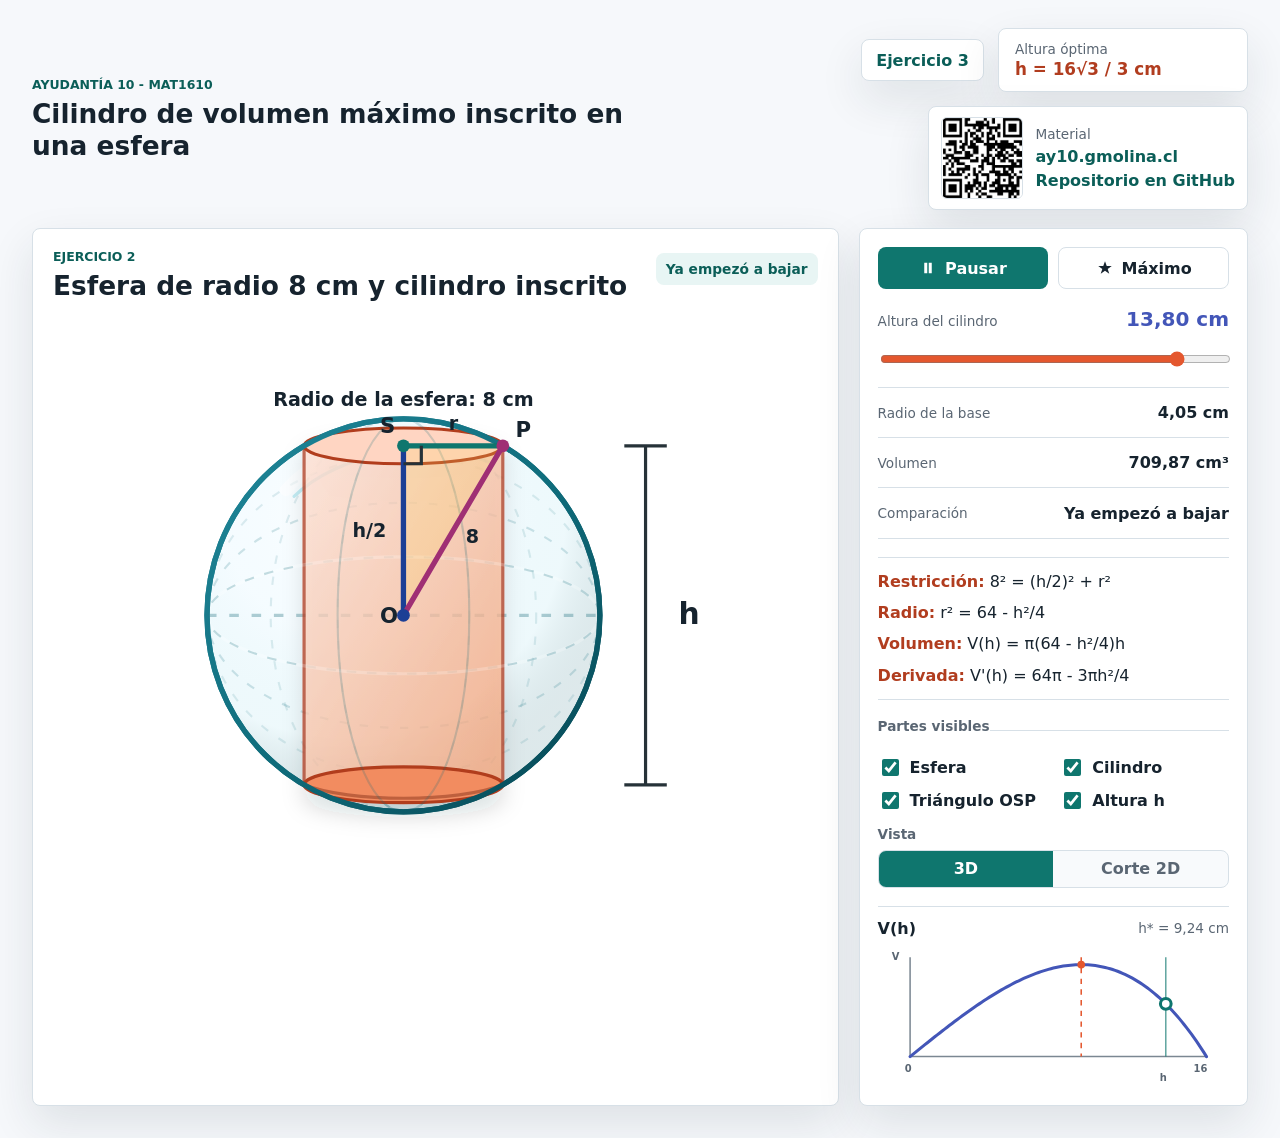
==== commit e22c49a0: "Fix exercise 3 deploy rendering" ====
--- a/index.html
+++ b/index.html
@@ -4,7 +4,7 @@
     <meta charset="utf-8">
     <meta name="viewport" content="width=device-width, initial-scale=1">
     <title>Ejercicio 2 | Cilindro inscrito en esfera</title>
-    <link rel="stylesheet" href="styles.css">
+    <link rel="stylesheet" href="styles.css?v=20260512-fix1">
   </head>
   <body>
     <header class="topbar">
@@ -198,7 +198,7 @@
 
         <div class="resource-panel" aria-label="Recursos">
           <a class="qr-link" href="https://ay10.gmolina.cl" target="_blank" rel="noopener" aria-label="Abrir ay10.gmolina.cl">
-            <img class="qr-code" src="qr.png" alt="QR a ay10.gmolina.cl">
+            <img class="qr-code" src="qr.png?v=20260512-fix1" alt="QR a ay10.gmolina.cl">
           </a>
           <div class="resource-links">
             <span>Material</span>
@@ -209,6 +209,6 @@
       </aside>
     </main>
 
-    <script src="script.js"></script>
+    <script src="script.js?v=20260512-fix1"></script>
   </body>
 </html>
